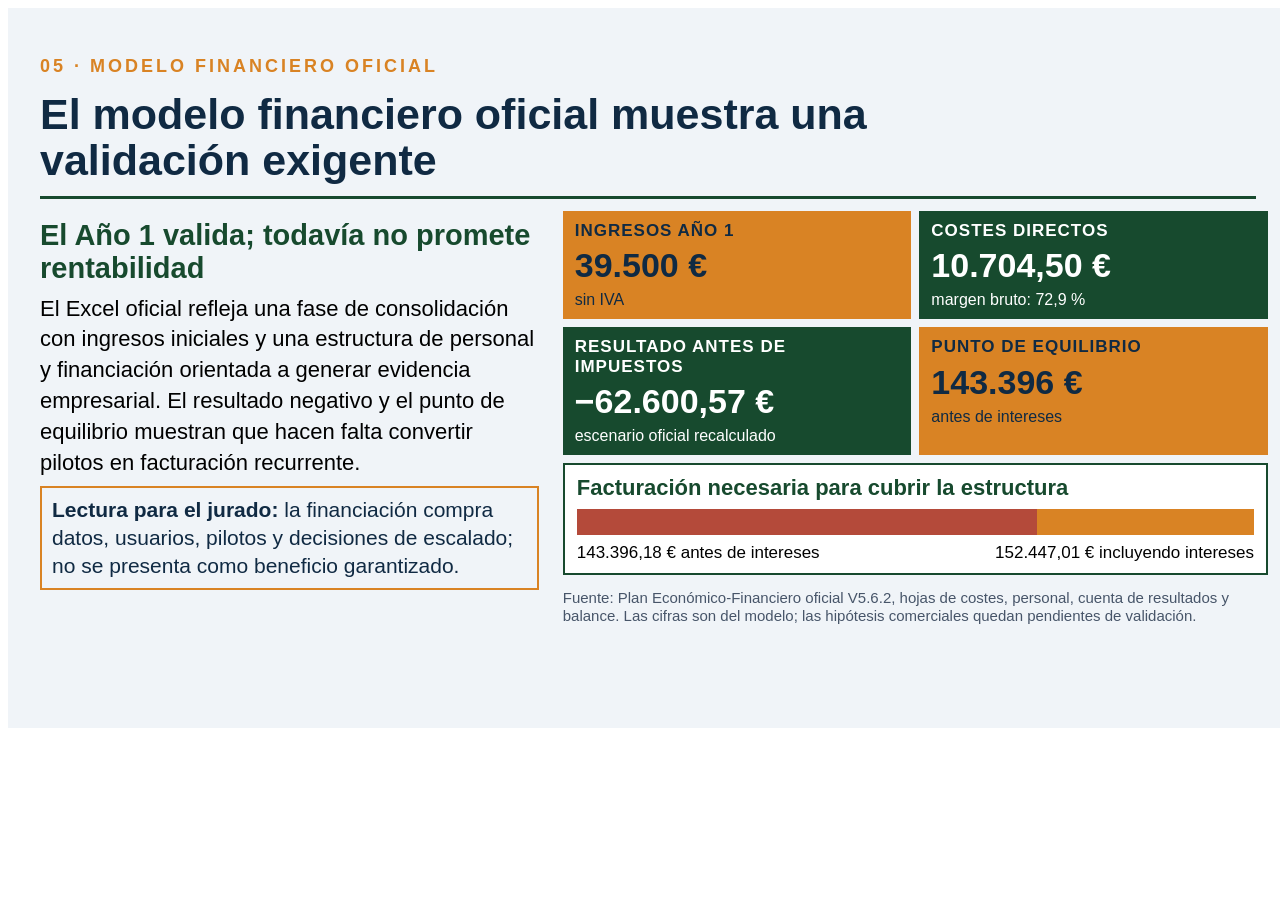
==== deliverables/PIE_PLUS_V5.6.2_DEFENSA/slides/modelo.html @ fe5f65c3 "docs: publish PIE PLUS v5.6.2 defense package" ====
<!DOCTYPE html>
<html lang="es">
<head>
<meta charset="UTF-8">
<title>Modelo financiero oficial</title>
<style>
*{box-sizing:border-box}
.slide-container{width:1280px;min-height:720px;background:#F0F4F8;font-family:Arial,sans-serif;color:#102A43}
.inner{padding:48px 32px 6px}
.kicker{font-size:18px;letter-spacing:3px;color:#D98324;font-weight:700}
.title{font-size:43px;line-height:1.08;font-weight:800;margin-top:14px;max-width:1000px}
.rule{width:100%;height:3px;background:#174A2E;margin-top:12px}
.main{display:grid;grid-template-columns:42% 58%;gap:12px;margin-top:12px}
.left{padding:8px 12px 8px 0}
.left h2{font-size:29px;line-height:1.15;color:#174A2E;margin:0 0 8px}
.left p{font-size:22px;line-height:1.4;color:#000;margin:0 0 8px}
.callout{border:2px solid #D98324;padding:8px 10px;font-size:21px;line-height:1.32;color:#102A43}
.right{display:grid;grid-template-columns:1fr 1fr;gap:8px;align-content:start}
.metric{background:#174A2E;color:#fff;min-height:92px;padding:10px 12px}
.metric.orange{background:#D98324;color:#102A43}
.metric .label{font-size:17px;line-height:1.15;text-transform:uppercase;letter-spacing:1px;font-weight:700}
.metric .value{font-size:34px;line-height:1.05;font-weight:800;margin-top:8px}
.metric .note{font-size:16px;line-height:1.2;margin-top:6px}
.result{grid-column:1 / span 2;border:2px solid #174A2E;background:#fff;padding:10px 12px;min-height:100px}
.result h3{font-size:22px;color:#174A2E;margin:0 0 8px}
.bar{height:26px;width:100%;background:#D8E2DC;display:flex;margin:6px 0 8px}
.neg{width:68%;background:#B44A3A;height:26px}
.neutral{width:32%;background:#D98324;height:26px}
.legend{display:flex;justify-content:space-between;font-size:17px;color:#000}
.source{grid-column:1 / span 2;font-size:15px;color:#475569;line-height:1.2;margin-top:6px}
</style>
</head>
<body>
<div class="slide-container"><div class="inner">
<div class="kicker">05 · MODELO FINANCIERO OFICIAL</div>
<div class="title">El modelo financiero oficial muestra una validación exigente</div>
<div class="rule"></div>
<div class="main">
<div class="left">
<h2>El Año 1 valida; todavía no promete rentabilidad</h2>
<p>El Excel oficial refleja una fase de consolidación con ingresos iniciales y una estructura de personal y financiación orientada a generar evidencia empresarial. El resultado negativo y el punto de equilibrio muestran que hacen falta convertir pilotos en facturación recurrente.</p>
<div class="callout"><strong>Lectura para el jurado:</strong> la financiación compra datos, usuarios, pilotos y decisiones de escalado; no se presenta como beneficio garantizado.</div>
</div>
<div class="right">
<div class="metric orange"><div class="label">Ingresos Año 1</div><div class="value">39.500 €</div><div class="note">sin IVA</div></div>
<div class="metric"><div class="label">Costes directos</div><div class="value">10.704,50 €</div><div class="note">margen bruto: 72,9 %</div></div>
<div class="metric"><div class="label">Resultado antes de impuestos</div><div class="value">−62.600,57 €</div><div class="note">escenario oficial recalculado</div></div>
<div class="metric orange"><div class="label">Punto de equilibrio</div><div class="value">143.396 €</div><div class="note">antes de intereses</div></div>
<div class="result"><h3>Facturación necesaria para cubrir la estructura</h3><div class="bar"><div class="neg"></div><div class="neutral"></div></div><div class="legend"><span>143.396,18 € antes de intereses</span><span>152.447,01 € incluyendo intereses</span></div></div>
<div class="source">Fuente: Plan Económico-Financiero oficial V5.6.2, hojas de costes, personal, cuenta de resultados y balance. Las cifras son del modelo; las hipótesis comerciales quedan pendientes de validación.</div>
</div>
</div>
</div></div>
</body>
</html>
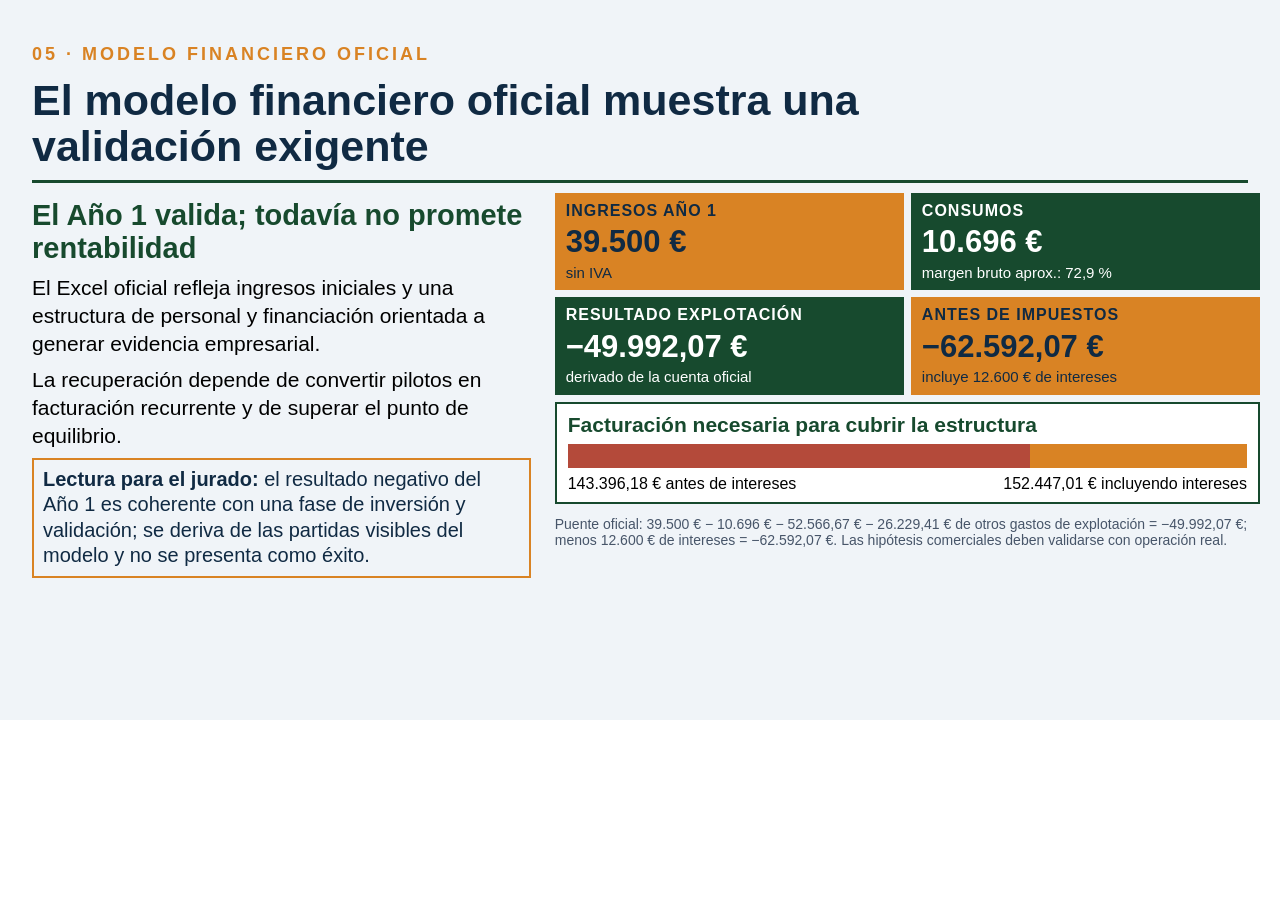
==== commit d91bf77b: "fix: sync final memory and official financial model" ====
--- a/deliverables/PIE_PLUS_V5.6.2_DEFENSA/slides/modelo.html
+++ b/deliverables/PIE_PLUS_V5.6.2_DEFENSA/slides/modelo.html
@@ -1,55 +1 @@
-<!DOCTYPE html>
-<html lang="es">
-<head>
-<meta charset="UTF-8">
-<title>Modelo financiero oficial</title>
-<style>
-*{box-sizing:border-box}
-.slide-container{width:1280px;min-height:720px;background:#F0F4F8;font-family:Arial,sans-serif;color:#102A43}
-.inner{padding:48px 32px 6px}
-.kicker{font-size:18px;letter-spacing:3px;color:#D98324;font-weight:700}
-.title{font-size:43px;line-height:1.08;font-weight:800;margin-top:14px;max-width:1000px}
-.rule{width:100%;height:3px;background:#174A2E;margin-top:12px}
-.main{display:grid;grid-template-columns:42% 58%;gap:12px;margin-top:12px}
-.left{padding:8px 12px 8px 0}
-.left h2{font-size:29px;line-height:1.15;color:#174A2E;margin:0 0 8px}
-.left p{font-size:22px;line-height:1.4;color:#000;margin:0 0 8px}
-.callout{border:2px solid #D98324;padding:8px 10px;font-size:21px;line-height:1.32;color:#102A43}
-.right{display:grid;grid-template-columns:1fr 1fr;gap:8px;align-content:start}
-.metric{background:#174A2E;color:#fff;min-height:92px;padding:10px 12px}
-.metric.orange{background:#D98324;color:#102A43}
-.metric .label{font-size:17px;line-height:1.15;text-transform:uppercase;letter-spacing:1px;font-weight:700}
-.metric .value{font-size:34px;line-height:1.05;font-weight:800;margin-top:8px}
-.metric .note{font-size:16px;line-height:1.2;margin-top:6px}
-.result{grid-column:1 / span 2;border:2px solid #174A2E;background:#fff;padding:10px 12px;min-height:100px}
-.result h3{font-size:22px;color:#174A2E;margin:0 0 8px}
-.bar{height:26px;width:100%;background:#D8E2DC;display:flex;margin:6px 0 8px}
-.neg{width:68%;background:#B44A3A;height:26px}
-.neutral{width:32%;background:#D98324;height:26px}
-.legend{display:flex;justify-content:space-between;font-size:17px;color:#000}
-.source{grid-column:1 / span 2;font-size:15px;color:#475569;line-height:1.2;margin-top:6px}
-</style>
-</head>
-<body>
-<div class="slide-container"><div class="inner">
-<div class="kicker">05 · MODELO FINANCIERO OFICIAL</div>
-<div class="title">El modelo financiero oficial muestra una validación exigente</div>
-<div class="rule"></div>
-<div class="main">
-<div class="left">
-<h2>El Año 1 valida; todavía no promete rentabilidad</h2>
-<p>El Excel oficial refleja una fase de consolidación con ingresos iniciales y una estructura de personal y financiación orientada a generar evidencia empresarial. El resultado negativo y el punto de equilibrio muestran que hacen falta convertir pilotos en facturación recurrente.</p>
-<div class="callout"><strong>Lectura para el jurado:</strong> la financiación compra datos, usuarios, pilotos y decisiones de escalado; no se presenta como beneficio garantizado.</div>
-</div>
-<div class="right">
-<div class="metric orange"><div class="label">Ingresos Año 1</div><div class="value">39.500 €</div><div class="note">sin IVA</div></div>
-<div class="metric"><div class="label">Costes directos</div><div class="value">10.704,50 €</div><div class="note">margen bruto: 72,9 %</div></div>
-<div class="metric"><div class="label">Resultado antes de impuestos</div><div class="value">−62.600,57 €</div><div class="note">escenario oficial recalculado</div></div>
-<div class="metric orange"><div class="label">Punto de equilibrio</div><div class="value">143.396 €</div><div class="note">antes de intereses</div></div>
-<div class="result"><h3>Facturación necesaria para cubrir la estructura</h3><div class="bar"><div class="neg"></div><div class="neutral"></div></div><div class="legend"><span>143.396,18 € antes de intereses</span><span>152.447,01 € incluyendo intereses</span></div></div>
-<div class="source">Fuente: Plan Económico-Financiero oficial V5.6.2, hojas de costes, personal, cuenta de resultados y balance. Las cifras son del modelo; las hipótesis comerciales quedan pendientes de validación.</div>
-</div>
-</div>
-</div></div>
-</body>
-</html>
+<!DOCTYPE html><html lang="es"><head><meta charset="UTF-8"><title>Modelo financiero oficial</title><style>*{box-sizing:border-box}body{margin:0}.slide-container{width:1280px;min-height:720px;background:#F0F4F8;font-family:Arial,sans-serif;color:#102A43}.inner{padding:44px 32px 4px}.kicker{font-size:18px;letter-spacing:3px;color:#D98324;font-weight:700}.title{font-size:43px;line-height:1.08;font-weight:800;margin-top:12px;max-width:1000px}.rule{width:100%;height:3px;background:#174A2E;margin-top:10px}.main{display:grid;grid-template-columns:42% 58%;gap:12px;margin-top:10px}.left{padding:6px 12px 6px 0}.left h2{font-size:29px;line-height:1.15;color:#174A2E;margin:0 0 8px}.left p{font-size:21px;line-height:1.35;color:#000;margin:0 0 7px}.callout{border:2px solid #D98324;padding:7px 9px;font-size:20px;line-height:1.28;color:#102A43}.right{display:grid;grid-template-columns:1fr 1fr;gap:7px;align-content:start}.metric{background:#174A2E;color:#fff;min-height:90px;padding:9px 11px}.metric.orange{background:#D98324;color:#102A43}.metric .label{font-size:16px;line-height:1.1;text-transform:uppercase;letter-spacing:1px;font-weight:700}.metric .value{font-size:31px;line-height:1.05;font-weight:800;margin-top:7px}.metric .note{font-size:15px;line-height:1.15;margin-top:5px}.result{grid-column:1 / span 2;border:2px solid #174A2E;background:#fff;padding:9px 11px;min-height:94px}.result h3{font-size:21px;color:#174A2E;margin:0 0 7px}.bar{height:24px;width:100%;background:#D8E2DC;display:flex;margin:5px 0 7px}.neg{width:68%;background:#B44A3A;height:24px}.neutral{width:32%;background:#D98324;height:24px}.legend{display:flex;justify-content:space-between;font-size:16px;color:#000}.source{grid-column:1 / span 2;font-size:14px;color:#475569;line-height:1.18;margin-top:5px}</style></head><body><div class="slide-container"><div class="inner"><div class="kicker">05 · MODELO FINANCIERO OFICIAL</div><div class="title">El modelo financiero oficial muestra una validación exigente</div><div class="rule"></div><div class="main"><div class="left"><h2>El Año 1 valida; todavía no promete rentabilidad</h2><p>El Excel oficial refleja ingresos iniciales y una estructura de personal y financiación orientada a generar evidencia empresarial.</p><p>La recuperación depende de convertir pilotos en facturación recurrente y de superar el punto de equilibrio.</p><div class="callout"><strong>Lectura para el jurado:</strong> el resultado negativo del Año 1 es coherente con una fase de inversión y validación; se deriva de las partidas visibles del modelo y no se presenta como éxito.</div></div><div class="right"><div class="metric orange"><div class="label">Ingresos Año 1</div><div class="value">39.500 €</div><div class="note">sin IVA</div></div><div class="metric"><div class="label">Consumos</div><div class="value">10.696 €</div><div class="note">margen bruto aprox.: 72,9 %</div></div><div class="metric"><div class="label">Resultado explotación</div><div class="value">−49.992,07 €</div><div class="note">derivado de la cuenta oficial</div></div><div class="metric orange"><div class="label">Antes de impuestos</div><div class="value">−62.592,07 €</div><div class="note">incluye 12.600 € de intereses</div></div><div class="result"><h3>Facturación necesaria para cubrir la estructura</h3><div class="bar"><div class="neg"></div><div class="neutral"></div></div><div class="legend"><span>143.396,18 € antes de intereses</span><span>152.447,01 € incluyendo intereses</span></div></div><div class="source">Puente oficial: 39.500 € − 10.696 € − 52.566,67 € − 26.229,41 € de otros gastos de explotación = −49.992,07 €; menos 12.600 € de intereses = −62.592,07 €. Las hipótesis comerciales deben validarse con operación real.</div></div></div></div></div></body></html>
